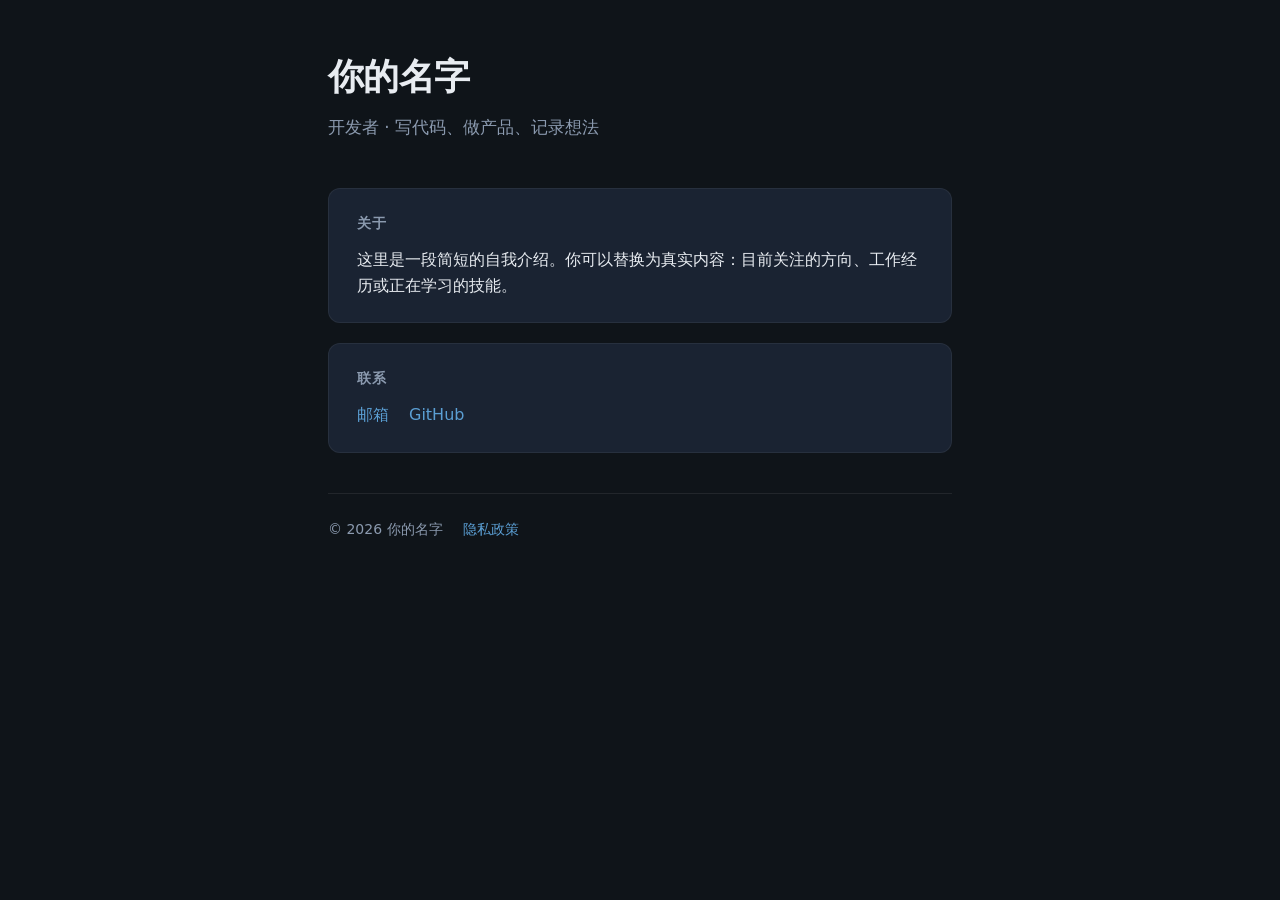
==== index.html @ 620e9073 "init" ====
<!DOCTYPE html>
<html lang="zh-CN">
  <head>
    <meta charset="UTF-8" />
    <meta name="viewport" content="width=device-width, initial-scale=1" />
    <meta name="description" content="个人主页" />
    <title>个人主页</title>
    <style>
      :root {
        --bg: #0f1419;
        --surface: #1a2332;
        --text: #e8ecf1;
        --muted: #8b9aaf;
        --accent: #5b9fd4;
        --accent-hover: #7eb8e8;
      }
      *,
      *::before,
      *::after {
        box-sizing: border-box;
      }
      html {
        scroll-behavior: smooth;
      }
      body {
        margin: 0;
        min-height: 100vh;
        font-family: system-ui, -apple-system, "Segoe UI", Roboto, "PingFang SC",
          "Microsoft YaHei", sans-serif;
        background: var(--bg);
        color: var(--text);
        line-height: 1.6;
      }
      a {
        color: var(--accent);
        text-decoration: none;
      }
      a:hover {
        color: var(--accent-hover);
        text-decoration: underline;
      }
      .wrap {
        max-width: 42rem;
        margin: 0 auto;
        padding: 3rem 1.5rem 4rem;
      }
      header {
        margin-bottom: 3rem;
      }
      h1 {
        font-size: clamp(1.75rem, 5vw, 2.25rem);
        font-weight: 600;
        letter-spacing: -0.02em;
        margin: 0 0 0.5rem;
      }
      .tagline {
        color: var(--muted);
        font-size: 1.05rem;
        margin: 0;
      }
      section {
        background: var(--surface);
        border-radius: 12px;
        padding: 1.5rem 1.75rem;
        margin-bottom: 1.25rem;
        border: 1px solid rgba(255, 255, 255, 0.06);
      }
      section h2 {
        font-size: 0.85rem;
        text-transform: uppercase;
        letter-spacing: 0.08em;
        color: var(--muted);
        margin: 0 0 0.75rem;
        font-weight: 600;
      }
      section p {
        margin: 0;
        color: var(--text);
      }
      .links {
        display: flex;
        flex-wrap: wrap;
        gap: 0.75rem 1.25rem;
      }
      footer {
        margin-top: 2.5rem;
        padding-top: 1.5rem;
        border-top: 1px solid rgba(255, 255, 255, 0.08);
        font-size: 0.875rem;
        color: var(--muted);
        display: flex;
        flex-wrap: wrap;
        align-items: center;
        gap: 0.75rem 1.25rem;
      }
      footer a {
        white-space: nowrap;
      }
    </style>
  </head>
  <body>
    <div class="wrap">
      <header>
        <h1>你的名字</h1>
        <p class="tagline">开发者 · 写代码、做产品、记录想法</p>
      </header>

      <section aria-labelledby="about-heading">
        <h2 id="about-heading">关于</h2>
        <p>
          这里是一段简短的自我介绍。你可以替换为真实内容：目前关注的方向、工作经历或正在学习的技能。
        </p>
      </section>

      <section aria-labelledby="contact-heading">
        <h2 id="contact-heading">联系</h2>
        <div class="links">
          <a href="mailto:hello@example.com">邮箱</a>
          <a href="https://github.com" rel="noopener noreferrer">GitHub</a>
        </div>
      </section>

      <footer>
        <span>© <span id="year"></span> 你的名字</span>
        <a href="privacy.html">隐私政策</a>
      </footer>
    </div>
    <script>
      document.getElementById("year").textContent = new Date().getFullYear();
    </script>
  </body>
</html>
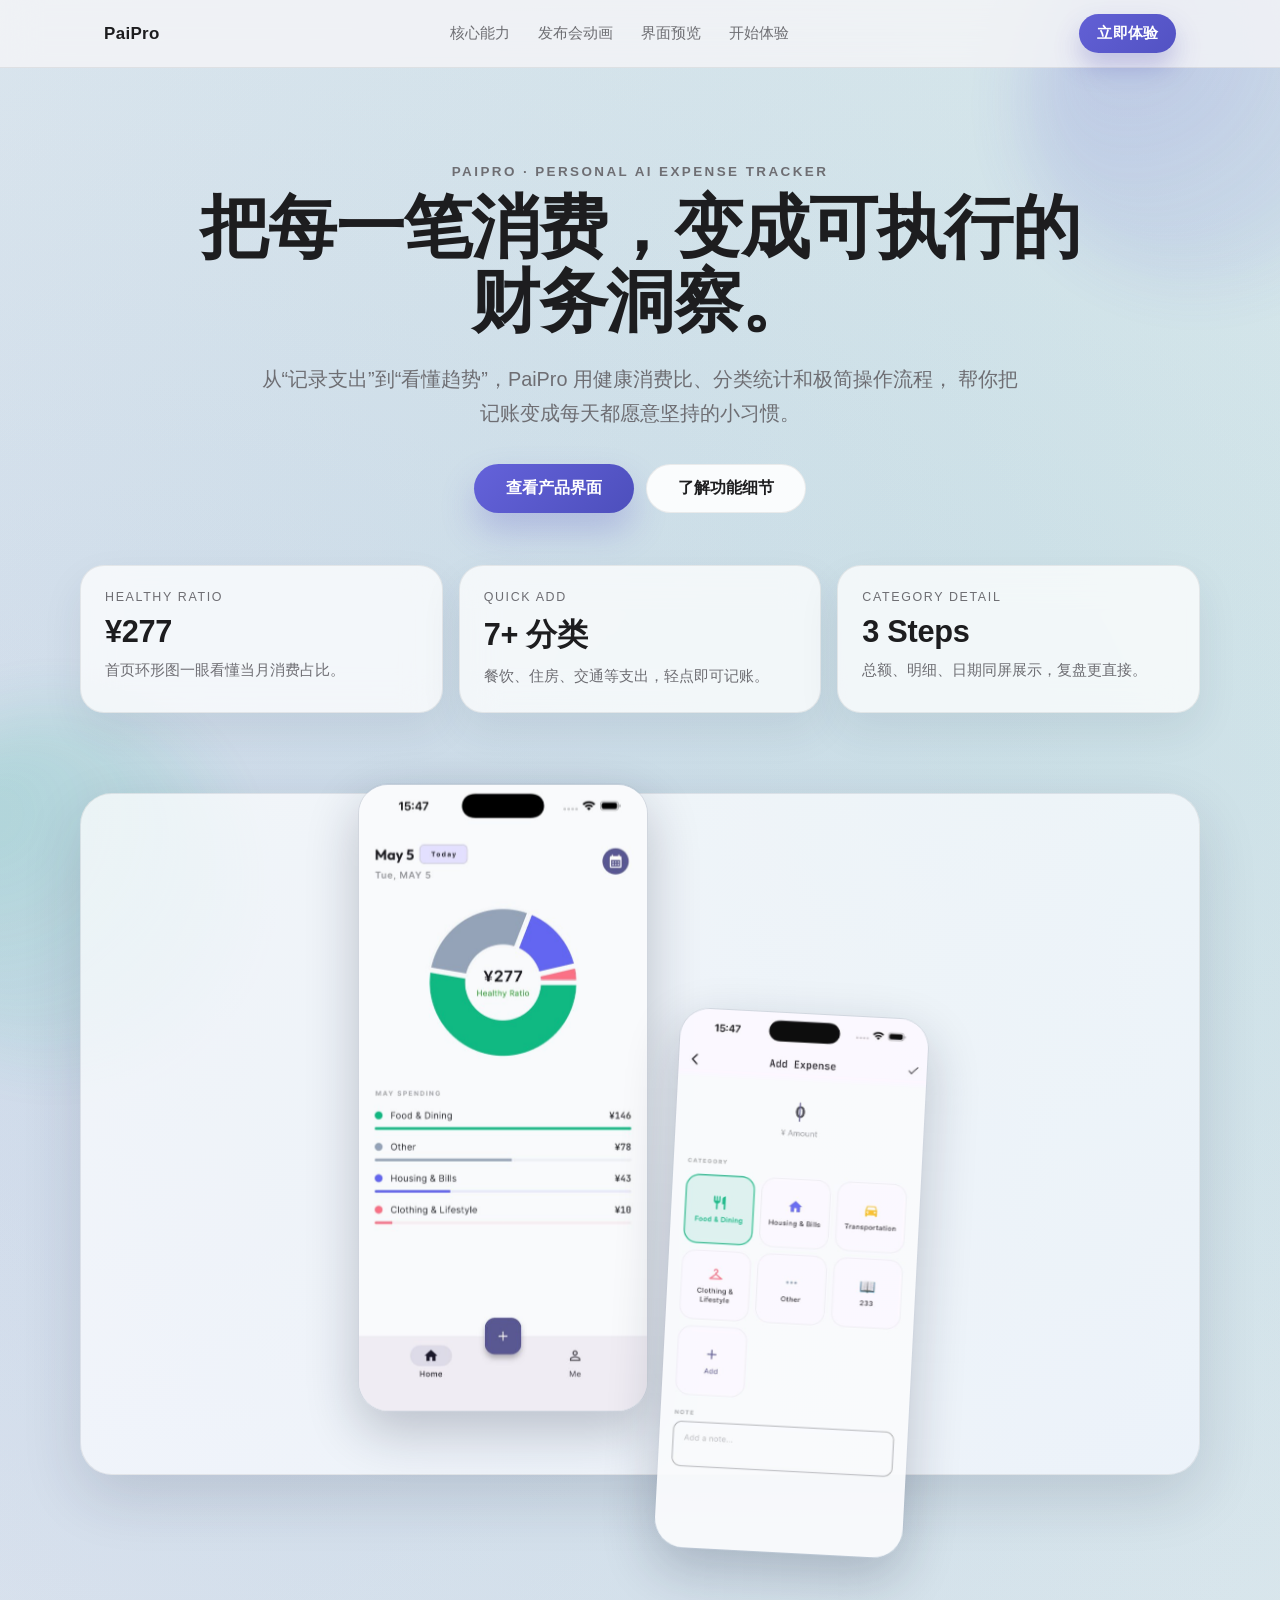
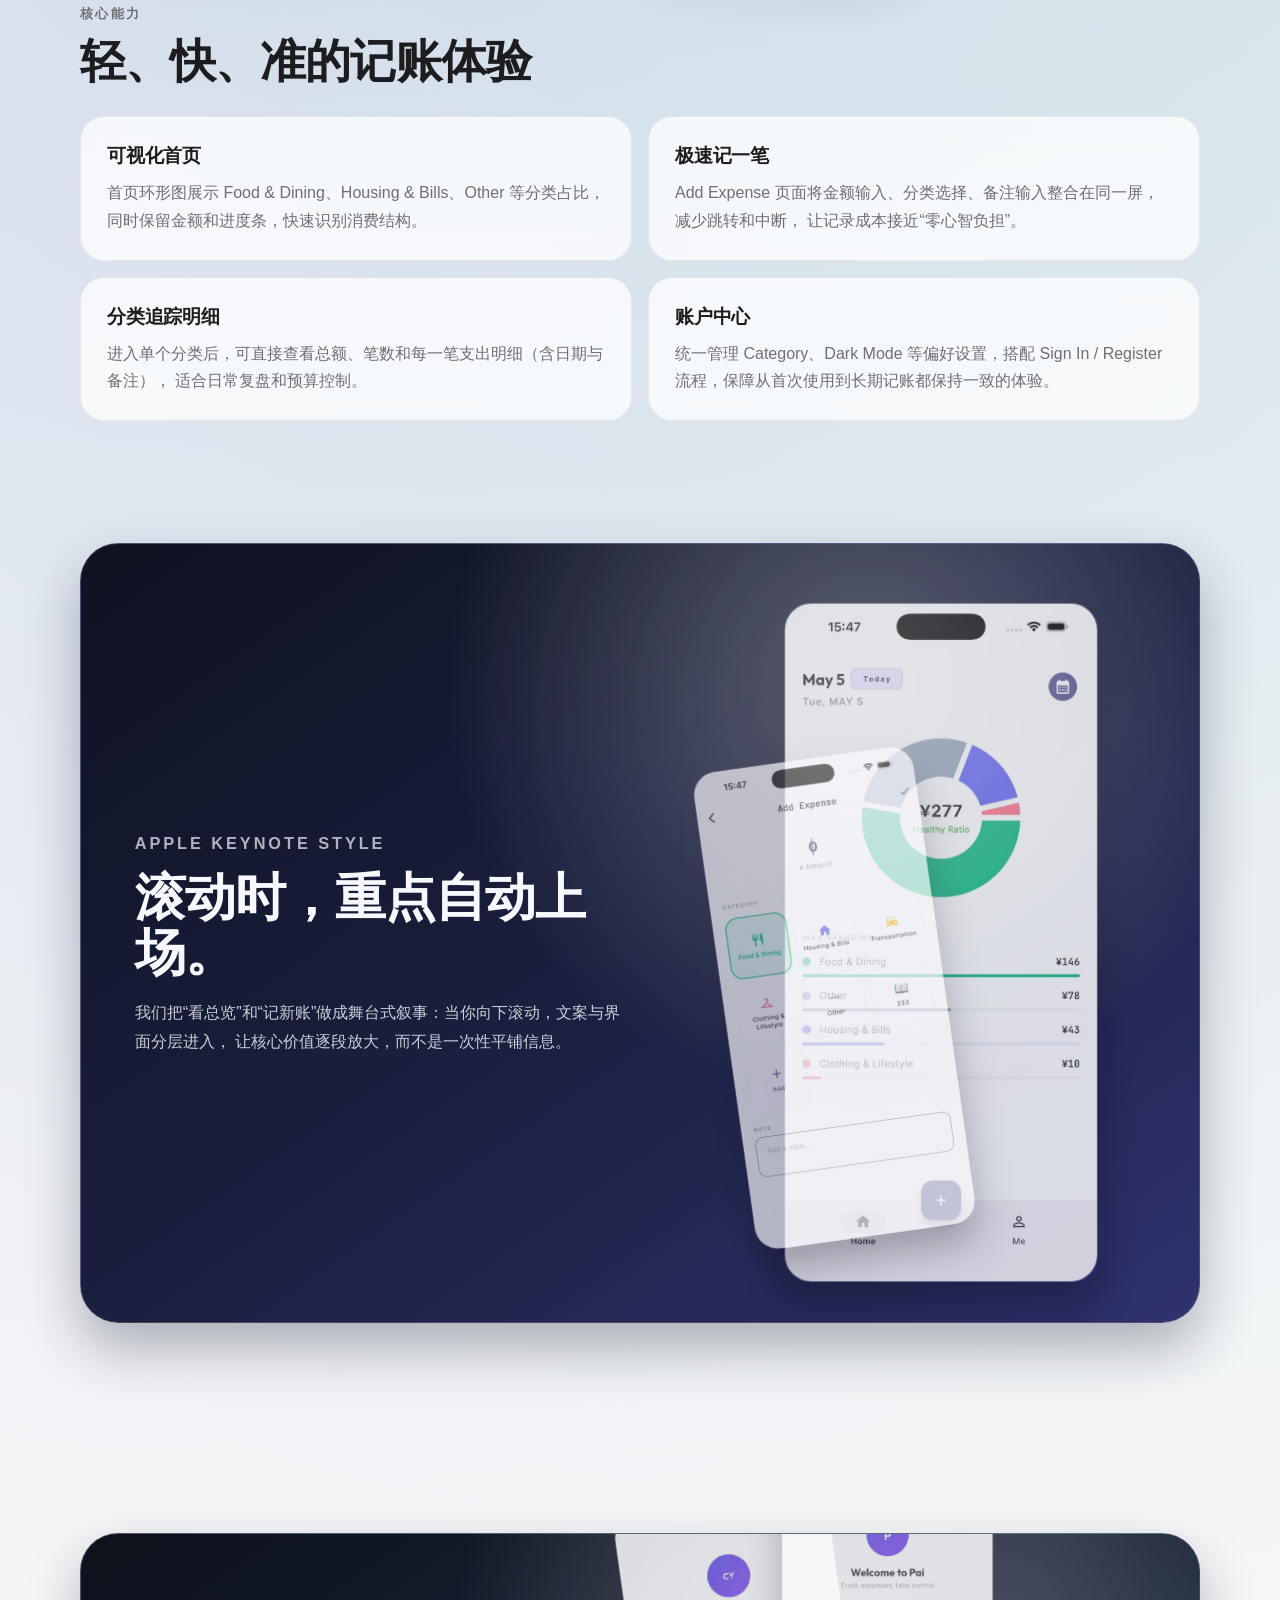
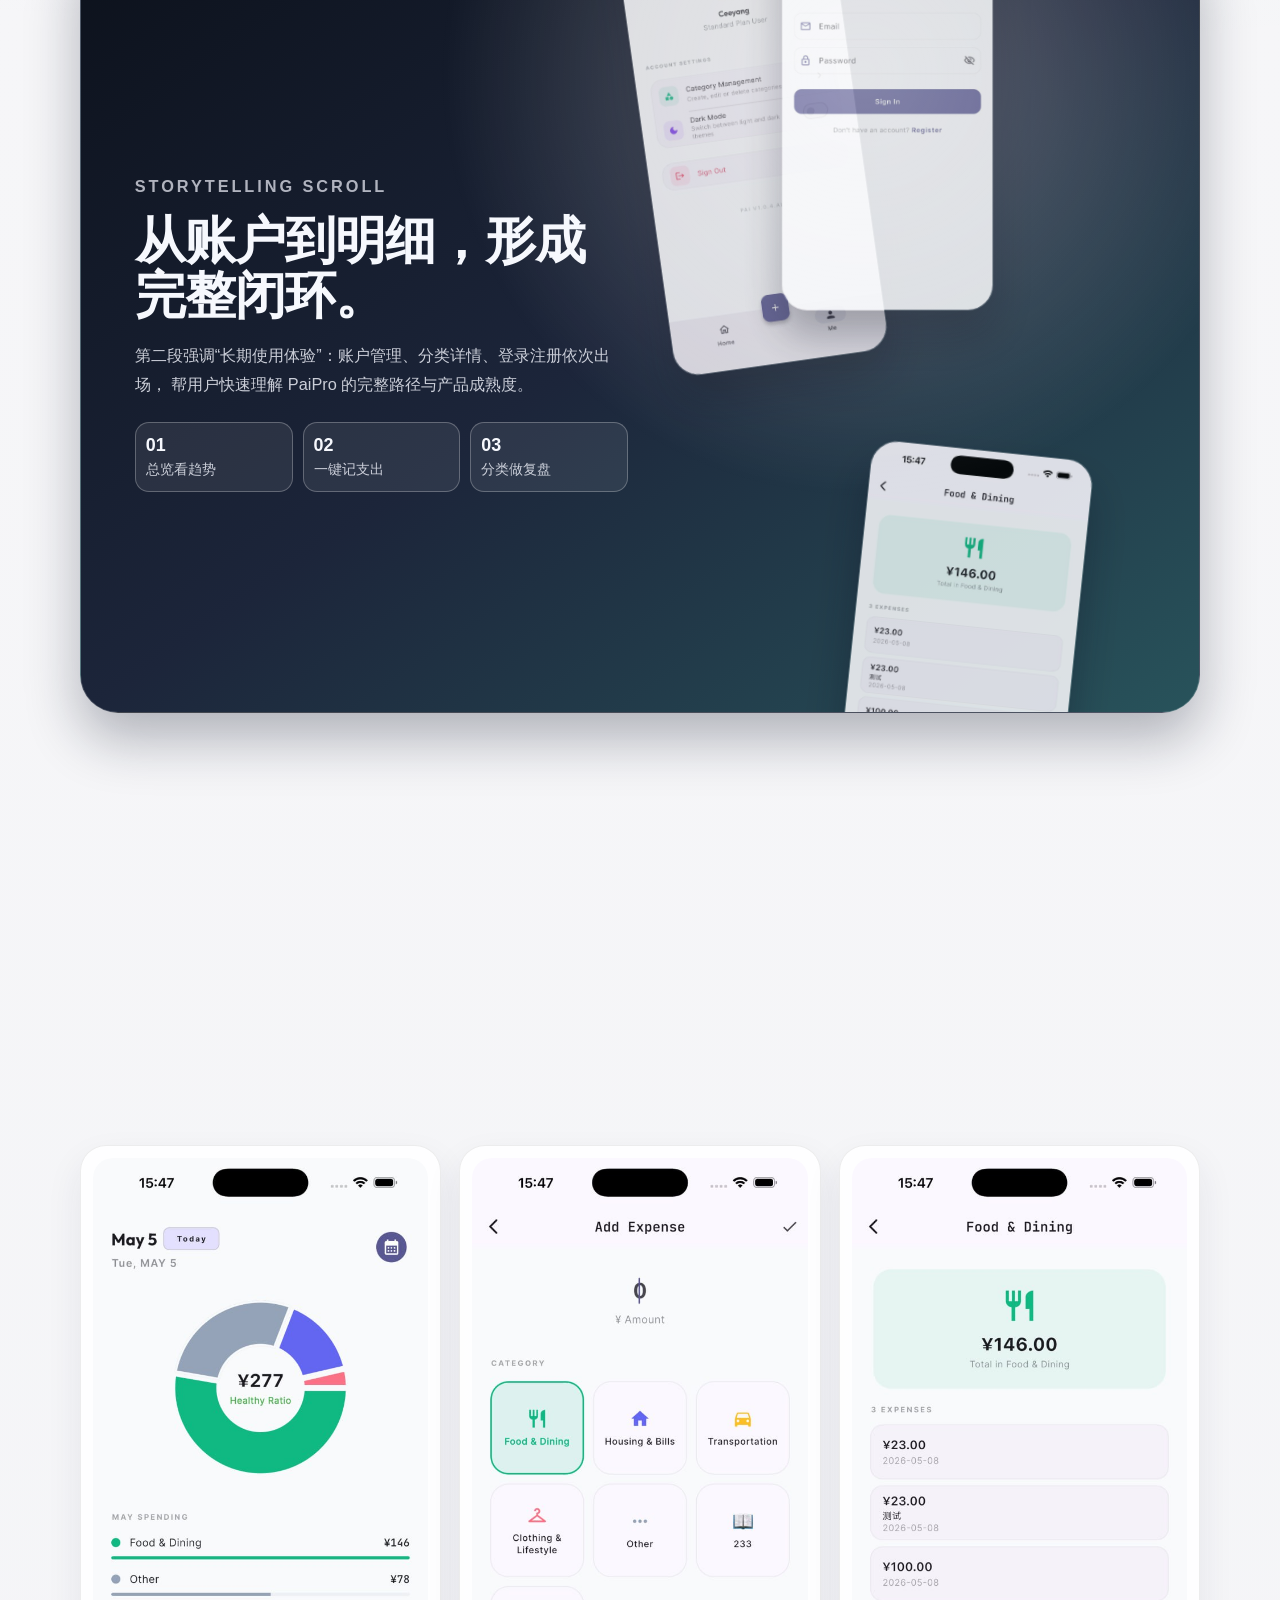
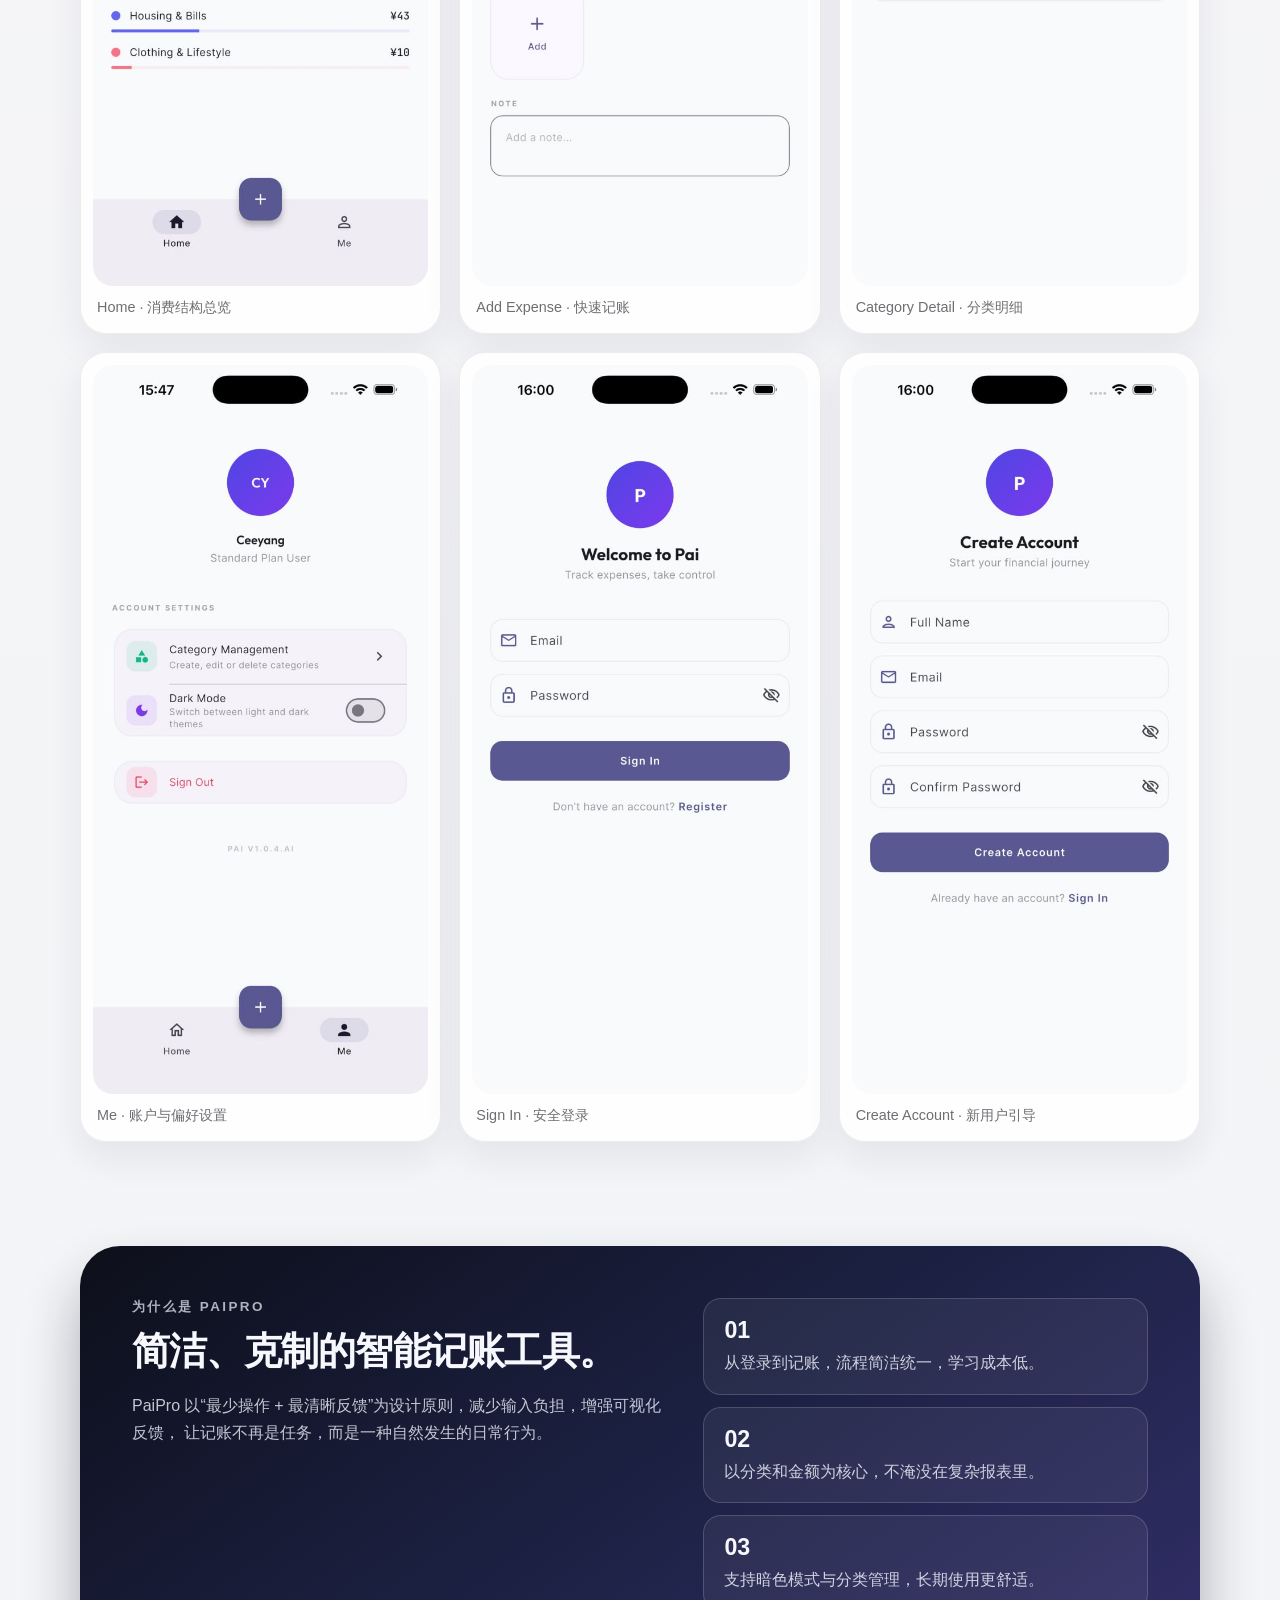
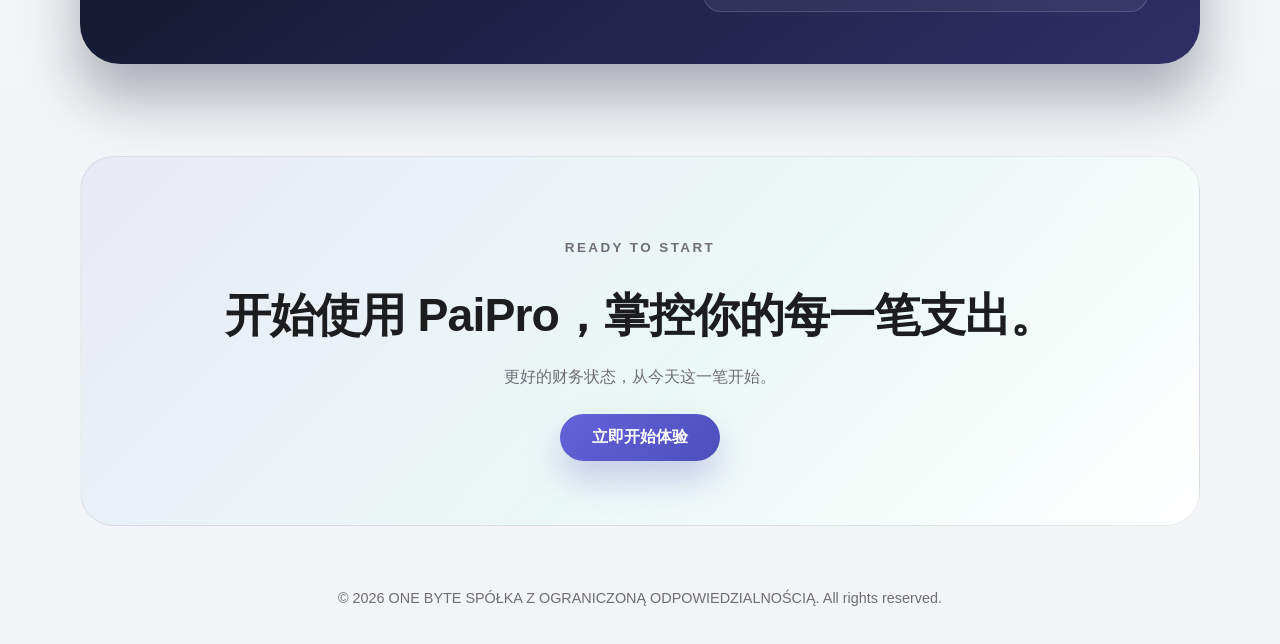
==== commit a35cc74e: "pro" ====
--- a/index.html
+++ b/index.html
@@ -1,132 +1,275 @@
-<!DOCTYPE html>
-<html lang="zh-CN">
+<!doctype html>
+<html lang="zh-CN" class="no-js">
   <head>
     <meta charset="UTF-8" />
-    <meta name="viewport" content="width=device-width, initial-scale=1" />
-    <meta name="description" content="个人主页" />
-    <title>个人主页</title>
-    <style>
-      :root {
-        --bg: #0f1419;
-        --surface: #1a2332;
-        --text: #e8ecf1;
-        --muted: #8b9aaf;
-        --accent: #5b9fd4;
-        --accent-hover: #7eb8e8;
-      }
-      *,
-      *::before,
-      *::after {
-        box-sizing: border-box;
-      }
-      html {
-        scroll-behavior: smooth;
-      }
-      body {
-        margin: 0;
-        min-height: 100vh;
-        font-family: system-ui, -apple-system, "Segoe UI", Roboto, "PingFang SC",
-          "Microsoft YaHei", sans-serif;
-        background: var(--bg);
-        color: var(--text);
-        line-height: 1.6;
-      }
-      a {
-        color: var(--accent);
-        text-decoration: none;
-      }
-      a:hover {
-        color: var(--accent-hover);
-        text-decoration: underline;
-      }
-      .wrap {
-        max-width: 42rem;
-        margin: 0 auto;
-        padding: 3rem 1.5rem 4rem;
-      }
-      header {
-        margin-bottom: 3rem;
-      }
-      h1 {
-        font-size: clamp(1.75rem, 5vw, 2.25rem);
-        font-weight: 600;
-        letter-spacing: -0.02em;
-        margin: 0 0 0.5rem;
-      }
-      .tagline {
-        color: var(--muted);
-        font-size: 1.05rem;
-        margin: 0;
-      }
-      section {
-        background: var(--surface);
-        border-radius: 12px;
-        padding: 1.5rem 1.75rem;
-        margin-bottom: 1.25rem;
-        border: 1px solid rgba(255, 255, 255, 0.06);
-      }
-      section h2 {
-        font-size: 0.85rem;
-        text-transform: uppercase;
-        letter-spacing: 0.08em;
-        color: var(--muted);
-        margin: 0 0 0.75rem;
-        font-weight: 600;
-      }
-      section p {
-        margin: 0;
-        color: var(--text);
-      }
-      .links {
-        display: flex;
-        flex-wrap: wrap;
-        gap: 0.75rem 1.25rem;
-      }
-      footer {
-        margin-top: 2.5rem;
-        padding-top: 1.5rem;
-        border-top: 1px solid rgba(255, 255, 255, 0.08);
-        font-size: 0.875rem;
-        color: var(--muted);
-        display: flex;
-        flex-wrap: wrap;
-        align-items: center;
-        gap: 0.75rem 1.25rem;
-      }
-      footer a {
-        white-space: nowrap;
-      }
-    </style>
+    <meta name="viewport" content="width=device-width, initial-scale=1.0" />
+    <title>PaiPro | 智能记账官网</title>
+    <meta
+      name="description"
+      content="PaiPro 是一个简洁、可视化、好上手的记账应用。用更轻的操作记录支出，用更清晰的图表看懂消费结构。"
+    />
+    <link rel="stylesheet" href="styles.css" />
   </head>
   <body>
-    <div class="wrap">
-      <header>
-        <h1>你的名字</h1>
-        <p class="tagline">开发者 · 写代码、做产品、记录想法</p>
-      </header>
-
-      <section aria-labelledby="about-heading">
-        <h2 id="about-heading">关于</h2>
-        <p>
-          这里是一段简短的自我介绍。你可以替换为真实内容：目前关注的方向、工作经历或正在学习的技能。
+    <div class="parallax-orb orb-1" data-parallax data-speed="0.08" aria-hidden="true"></div>
+    <div class="parallax-orb orb-2" data-parallax data-speed="-0.06" aria-hidden="true"></div>
+
+    <header class="top-nav">
+      <div class="nav-inner">
+        <a class="logo" href="#top">PaiPro</a>
+        <nav class="nav-links">
+          <a href="#features">核心能力</a>
+          <a href="#keynote">发布会动画</a>
+          <a href="#showcase">界面预览</a>
+          <a href="#cta">开始体验</a>
+        </nav>
+        <a class="nav-button" href="#cta">立即体验</a>
+      </div>
+    </header>
+
+    <main id="top">
+      <section class="hero section-shell">
+        <p class="eyebrow reveal is-visible">PaiPro · Personal AI Expense Tracker</p>
+        <h1 class="reveal is-visible" style="--delay: 40ms">把每一笔消费，变成可执行的财务洞察。</h1>
+        <p class="hero-subtitle reveal is-visible" style="--delay: 80ms">
+          从“记录支出”到“看懂趋势”，PaiPro 用健康消费比、分类统计和极简操作流程，
+          帮你把记账变成每天都愿意坚持的小习惯。
         </p>
-      </section>
-
-      <section aria-labelledby="contact-heading">
-        <h2 id="contact-heading">联系</h2>
-        <div class="links">
-          <a href="mailto:hello@example.com">邮箱</a>
-          <a href="https://github.com" rel="noopener noreferrer">GitHub</a>
-        </div>
-      </section>
-
-      <footer>
-        <span>© <span id="year"></span> 你的名字</span>
-        <a href="privacy.html">隐私政策</a>
-      </footer>
-    </div>
-    <script>
-      document.getElementById("year").textContent = new Date().getFullYear();
-    </script>
+        <div class="hero-actions reveal is-visible" style="--delay: 120ms">
+          <a class="btn btn-primary" href="#showcase">查看产品界面</a>
+          <a class="btn btn-secondary" href="#features">了解功能细节</a>
+        </div>
+
+        <div class="hero-highlights">
+          <article class="highlight-card reveal" style="--delay: 20ms">
+            <p class="highlight-title">Healthy Ratio</p>
+            <p class="highlight-value">¥277</p>
+            <p class="highlight-text">首页环形图一眼看懂当月消费占比。</p>
+          </article>
+          <article class="highlight-card reveal" style="--delay: 120ms">
+            <p class="highlight-title">Quick Add</p>
+            <p class="highlight-value">7+ 分类</p>
+            <p class="highlight-text">餐饮、住房、交通等支出，轻点即可记账。</p>
+          </article>
+          <article class="highlight-card reveal" style="--delay: 220ms">
+            <p class="highlight-title">Category Detail</p>
+            <p class="highlight-value">3 Steps</p>
+            <p class="highlight-text">总额、明细、日期同屏展示，复盘更直接。</p>
+          </article>
+        </div>
+
+        <div class="hero-visual reveal" style="--delay: 100ms">
+          <img
+            src="images/photo_1_2026-05-09_17-38-31.jpg"
+            alt="PaiPro 首页消费占比界面"
+            class="shot shot-main parallax-media"
+            data-parallax
+            data-speed="0.14"
+            loading="lazy"
+          />
+          <img
+            src="images/photo_2_2026-05-09_17-38-31.jpg"
+            alt="PaiPro 新增支出界面"
+            class="shot shot-side parallax-media"
+            data-parallax
+            data-speed="-0.1"
+            loading="lazy"
+          />
+        </div>
+      </section>
+
+      <section class="section-shell" id="features">
+        <div class="section-title-wrap reveal">
+          <p class="eyebrow">核心能力</p>
+          <h2>轻、快、准的记账体验</h2>
+        </div>
+        <div class="feature-grid">
+          <article class="feature reveal" style="--delay: 0ms">
+            <h3>可视化首页</h3>
+            <p>
+              首页环形图展示 Food &amp; Dining、Housing &amp; Bills、Other 等分类占比，
+              同时保留金额和进度条，快速识别消费结构。
+            </p>
+          </article>
+          <article class="feature reveal" style="--delay: 90ms">
+            <h3>极速记一笔</h3>
+            <p>
+              Add Expense 页面将金额输入、分类选择、备注输入整合在同一屏，减少跳转和中断，
+              让记录成本接近“零心智负担”。
+            </p>
+          </article>
+          <article class="feature reveal" style="--delay: 0ms">
+            <h3>分类追踪明细</h3>
+            <p>
+              进入单个分类后，可直接查看总额、笔数和每一笔支出明细（含日期与备注），
+              适合日常复盘和预算控制。
+            </p>
+          </article>
+          <article class="feature reveal" style="--delay: 90ms">
+            <h3>账户中心</h3>
+            <p>
+              统一管理 Category、Dark Mode 等偏好设置，搭配 Sign In / Register
+              流程，保障从首次使用到长期记账都保持一致的体验。
+            </p>
+          </article>
+        </div>
+      </section>
+
+      <section class="keynote-stage" id="keynote">
+        <div class="stage-panel panel-a">
+          <div class="stage-inner section-shell">
+            <div class="stage-copy reveal">
+              <p class="eyebrow">Apple Keynote Style</p>
+              <h2>滚动时，重点自动上场。</h2>
+              <p>
+                我们把“看总览”和“记新账”做成舞台式叙事：当你向下滚动，文案与界面分层进入，
+                让核心价值逐段放大，而不是一次性平铺信息。
+              </p>
+            </div>
+            <div class="stage-media">
+              <img
+                src="images/photo_1_2026-05-09_17-38-31.jpg"
+                alt="PaiPro 总览界面"
+                class="stage-shot stage-shot-front parallax-media"
+                data-parallax
+                data-speed="0.1"
+                loading="lazy"
+              />
+              <img
+                src="images/photo_2_2026-05-09_17-38-31.jpg"
+                alt="PaiPro 记账界面"
+                class="stage-shot stage-shot-back parallax-media"
+                data-parallax
+                data-speed="-0.07"
+                loading="lazy"
+              />
+            </div>
+          </div>
+        </div>
+
+        <div class="stage-panel panel-b">
+          <div class="stage-inner section-shell">
+            <div class="stage-copy reveal">
+              <p class="eyebrow">Storytelling Scroll</p>
+              <h2>从账户到明细，形成完整闭环。</h2>
+              <p>
+                第二段强调“长期使用体验”：账户管理、分类详情、登录注册依次出场，
+                帮用户快速理解 PaiPro 的完整路径与产品成熟度。
+              </p>
+              <div class="stage-metrics">
+                <article>
+                  <h3>01</h3>
+                  <p>总览看趋势</p>
+                </article>
+                <article>
+                  <h3>02</h3>
+                  <p>一键记支出</p>
+                </article>
+                <article>
+                  <h3>03</h3>
+                  <p>分类做复盘</p>
+                </article>
+              </div>
+            </div>
+            <div class="stage-media stage-media-grid">
+              <img
+                src="images/photo_3_2026-05-09_17-38-31.jpg"
+                alt="PaiPro 我的页面"
+                class="stage-shot stage-grid-a parallax-media"
+                data-parallax
+                data-speed="0.09"
+                loading="lazy"
+              />
+              <img
+                src="images/photo_4_2026-05-09_17-38-31.jpg"
+                alt="PaiPro 分类详情页面"
+                class="stage-shot stage-grid-b parallax-media"
+                data-parallax
+                data-speed="-0.08"
+                loading="lazy"
+              />
+              <img
+                src="images/photo_5_2026-05-09_17-38-31.jpg"
+                alt="PaiPro 登录页面"
+                class="stage-shot stage-grid-c parallax-media"
+                data-parallax
+                data-speed="0.12"
+                loading="lazy"
+              />
+            </div>
+          </div>
+        </div>
+      </section>
+
+      <section class="section-shell showcase" id="showcase">
+        <div class="section-title-wrap reveal">
+          <p class="eyebrow">界面预览</p>
+          <h2>每个关键场景，都被精心设计</h2>
+        </div>
+        <div class="showcase-grid">
+          <figure class="showcase-item reveal" style="--delay: 0ms">
+            <img src="images/photo_1_2026-05-09_17-38-31.jpg" alt="首页总览" loading="lazy" />
+            <figcaption>Home · 消费结构总览</figcaption>
+          </figure>
+          <figure class="showcase-item reveal" style="--delay: 80ms">
+            <img src="images/photo_2_2026-05-09_17-38-31.jpg" alt="新增支出" loading="lazy" />
+            <figcaption>Add Expense · 快速记账</figcaption>
+          </figure>
+          <figure class="showcase-item reveal" style="--delay: 160ms">
+            <img src="images/photo_4_2026-05-09_17-38-31.jpg" alt="分类详情" loading="lazy" />
+            <figcaption>Category Detail · 分类明细</figcaption>
+          </figure>
+          <figure class="showcase-item reveal" style="--delay: 0ms">
+            <img src="images/photo_3_2026-05-09_17-38-31.jpg" alt="我的账户" loading="lazy" />
+            <figcaption>Me · 账户与偏好设置</figcaption>
+          </figure>
+          <figure class="showcase-item reveal" style="--delay: 80ms">
+            <img src="images/photo_5_2026-05-09_17-38-31.jpg" alt="登录页面" loading="lazy" />
+            <figcaption>Sign In · 安全登录</figcaption>
+          </figure>
+          <figure class="showcase-item reveal" style="--delay: 160ms">
+            <img src="images/photo_6_2026-05-09_17-38-31.jpg" alt="注册页面" loading="lazy" />
+            <figcaption>Create Account · 新用户引导</figcaption>
+          </figure>
+        </div>
+      </section>
+
+      <section class="section-shell value-panel reveal">
+        <div class="value-copy">
+          <p class="eyebrow">为什么是 PaiPro</p>
+          <h2>简洁、克制的智能记账工具。</h2>
+          <p>
+            PaiPro 以“最少操作 + 最清晰反馈”为设计原则，减少输入负担，增强可视化反馈，
+            让记账不再是任务，而是一种自然发生的日常行为。
+          </p>
+        </div>
+        <div class="value-points">
+          <article class="reveal" style="--delay: 0ms">
+            <h3>01</h3>
+            <p>从登录到记账，流程简洁统一，学习成本低。</p>
+          </article>
+          <article class="reveal" style="--delay: 80ms">
+            <h3>02</h3>
+            <p>以分类和金额为核心，不淹没在复杂报表里。</p>
+          </article>
+          <article class="reveal" style="--delay: 160ms">
+            <h3>03</h3>
+            <p>支持暗色模式与分类管理，长期使用更舒适。</p>
+          </article>
+        </div>
+      </section>
+
+      <section class="section-shell cta reveal" id="cta">
+        <p class="eyebrow">Ready to start</p>
+        <h2>开始使用 PaiPro，掌控你的每一笔支出。</h2>
+        <p>更好的财务状态，从今天这一笔开始。</p>
+        <a class="btn btn-primary" href="#top">立即开始体验</a>
+      </section>
+    </main>
+
+    <footer class="footer">
+      <p>© 2026 ONE BYTE SPÓŁKA Z OGRANICZONĄ ODPOWIEDZIALNOŚCIĄ. All rights reserved.</p>
+    </footer>
+    <script src="script.js"></script>
   </body>
 </html>
--- a/styles.css
+++ b/styles.css
@@ -0,0 +1,770 @@
+:root {
+  --bg: #f5f5f7;
+  --surface: rgba(255, 255, 255, 0.75);
+  --surface-strong: rgba(255, 255, 255, 0.9);
+  --text: #1d1d1f;
+  --muted: #6e6e73;
+  --line: rgba(29, 29, 31, 0.08);
+  --accent: #5f5ccf;
+  --accent-2: #1fb58f;
+  --shadow: 0 22px 60px rgba(28, 36, 66, 0.14);
+  --radius-xl: 32px;
+  --radius-lg: 24px;
+  --radius-md: 18px;
+}
+
+* {
+  box-sizing: border-box;
+}
+
+html {
+  scroll-behavior: smooth;
+}
+
+body {
+  margin: 0;
+  overflow-x: hidden;
+  font-family: -apple-system, BlinkMacSystemFont, "SF Pro Text", "Segoe UI", Roboto, Helvetica,
+    Arial, "PingFang SC", "Hiragino Sans GB", "Microsoft YaHei", sans-serif;
+  color: var(--text);
+  background: radial-gradient(circle at 15% 15%, rgba(95, 92, 207, 0.15), transparent 36%),
+    radial-gradient(circle at 80% 10%, rgba(31, 181, 143, 0.15), transparent 40%),
+    linear-gradient(180deg, #f4f5f8 0%, #f6f6f8 45%, #f3f4f7 100%);
+  min-height: 100vh;
+}
+
+main,
+.footer,
+.top-nav {
+  position: relative;
+  z-index: 2;
+}
+
+a {
+  color: inherit;
+  text-decoration: none;
+}
+
+.parallax-orb {
+  position: fixed;
+  width: clamp(260px, 28vw, 400px);
+  aspect-ratio: 1;
+  border-radius: 50%;
+  filter: blur(30px);
+  opacity: 0.45;
+  pointer-events: none;
+  z-index: 1;
+}
+
+.orb-1 {
+  top: -100px;
+  right: -100px;
+  background: radial-gradient(circle at 30% 30%, rgba(95, 92, 207, 0.48), rgba(95, 92, 207, 0.05));
+}
+
+.orb-2 {
+  bottom: -140px;
+  left: -120px;
+  background: radial-gradient(circle at 30% 30%, rgba(31, 181, 143, 0.42), rgba(31, 181, 143, 0.04));
+}
+
+.top-nav {
+  position: sticky;
+  top: 0;
+  z-index: 20;
+  backdrop-filter: blur(18px);
+  background: rgba(245, 245, 247, 0.82);
+  border-bottom: 1px solid var(--line);
+}
+
+.nav-inner {
+  max-width: 1120px;
+  margin: 0 auto;
+  padding: 14px 24px;
+  display: flex;
+  align-items: center;
+  justify-content: space-between;
+}
+
+.logo {
+  font-size: 1.06rem;
+  letter-spacing: 0.02em;
+  font-weight: 700;
+}
+
+.nav-links {
+  display: flex;
+  gap: 28px;
+  color: var(--muted);
+  font-size: 0.96rem;
+}
+
+.nav-links a:hover {
+  color: var(--text);
+}
+
+.nav-button,
+.btn {
+  border-radius: 999px;
+  font-weight: 600;
+  letter-spacing: 0.01em;
+  transition: transform 0.25s ease, box-shadow 0.25s ease, background-color 0.25s ease;
+}
+
+.nav-button {
+  font-size: 0.92rem;
+  padding: 10px 18px;
+  color: #fff;
+  background: linear-gradient(135deg, #6260d5 0%, #5252c3 100%);
+  box-shadow: 0 14px 26px rgba(79, 77, 179, 0.28);
+}
+
+.nav-button:hover {
+  transform: translateY(-1px);
+}
+
+.section-shell {
+  width: min(1120px, calc(100% - 48px));
+  margin: 0 auto;
+}
+
+.reveal {
+  --delay: 0ms;
+  --reveal-x: 0px;
+  --reveal-y: 26px;
+  opacity: 1;
+  transform: translate3d(0, 0, 0);
+  transition: opacity 0.9s cubic-bezier(0.19, 1, 0.22, 1) var(--delay),
+    transform 0.95s cubic-bezier(0.19, 1, 0.22, 1) var(--delay);
+}
+
+.js .reveal {
+  opacity: 0;
+  transform: translate3d(var(--reveal-x), var(--reveal-y), 0);
+}
+
+.js .reveal.is-visible {
+  opacity: 1;
+  transform: translate3d(0, 0, 0);
+}
+
+.parallax-media,
+[data-parallax] {
+  --base-transform: translate3d(0, 0, 0);
+  --parallax-y: 0px;
+  transform: var(--base-transform) translate3d(0, var(--parallax-y), 0);
+  will-change: transform;
+}
+
+.hero {
+  padding: 96px 0 48px;
+  text-align: center;
+}
+
+.eyebrow {
+  margin: 0 0 12px;
+  font-size: 0.84rem;
+  font-weight: 600;
+  letter-spacing: 0.18em;
+  text-transform: uppercase;
+  color: var(--muted);
+}
+
+h1,
+h2,
+h3,
+p {
+  margin: 0;
+}
+
+.hero h1 {
+  margin: 0 auto;
+  max-width: 900px;
+  line-height: 1.08;
+  font-size: clamp(2.2rem, 6vw, 4.3rem);
+  letter-spacing: -0.02em;
+}
+
+.hero-subtitle {
+  max-width: 760px;
+  margin: 22px auto 0;
+  color: var(--muted);
+  font-size: clamp(1rem, 2vw, 1.24rem);
+  line-height: 1.72;
+}
+
+.hero-actions {
+  margin-top: 34px;
+  display: flex;
+  justify-content: center;
+  flex-wrap: wrap;
+  gap: 12px;
+}
+
+.btn {
+  display: inline-flex;
+  align-items: center;
+  justify-content: center;
+  min-width: 160px;
+  padding: 13px 20px;
+}
+
+.btn-primary {
+  color: #fff;
+  background: linear-gradient(135deg, #6462da 0%, #4d4fbc 100%);
+  box-shadow: 0 18px 34px rgba(93, 91, 199, 0.28);
+}
+
+.btn-primary:hover {
+  transform: translateY(-2px);
+  box-shadow: 0 22px 36px rgba(93, 91, 199, 0.32);
+}
+
+.btn-secondary {
+  color: var(--text);
+  background: var(--surface-strong);
+  border: 1px solid var(--line);
+}
+
+.btn-secondary:hover {
+  transform: translateY(-2px);
+}
+
+.hero-highlights {
+  margin-top: 52px;
+  display: grid;
+  grid-template-columns: repeat(3, minmax(0, 1fr));
+  gap: 16px;
+}
+
+.highlight-card {
+  padding: 24px;
+  text-align: left;
+  border-radius: var(--radius-lg);
+  border: 1px solid var(--line);
+  background: var(--surface);
+  backdrop-filter: blur(18px);
+  box-shadow: 0 18px 42px rgba(39, 47, 80, 0.08);
+}
+
+.highlight-title {
+  font-size: 0.78rem;
+  letter-spacing: 0.13em;
+  text-transform: uppercase;
+  color: var(--muted);
+  margin-bottom: 10px;
+}
+
+.highlight-value {
+  font-size: 1.92rem;
+  letter-spacing: -0.01em;
+  font-weight: 700;
+}
+
+.highlight-text {
+  margin-top: 8px;
+  color: var(--muted);
+  line-height: 1.6;
+  font-size: 0.95rem;
+}
+
+.hero-visual {
+  margin-top: 80px;
+  padding: 26px;
+  border-radius: var(--radius-xl);
+  border: 1px solid var(--line);
+  background: linear-gradient(145deg, rgba(255, 255, 255, 0.72), rgba(245, 248, 255, 0.72));
+  display: flex;
+  justify-content: center;
+  align-items: flex-end;
+  gap: 24px;
+  box-shadow: var(--shadow);
+}
+
+.shot {
+  width: min(290px, 43vw);
+  border-radius: 30px;
+  border: 1px solid rgba(30, 38, 63, 0.14);
+  box-shadow: 0 20px 52px rgba(22, 30, 56, 0.24);
+}
+
+.shot-main {
+  --base-transform: translateY(-6px);
+}
+
+.shot-side {
+  width: min(250px, 36vw);
+  --base-transform: rotate(3deg);
+  opacity: 0.95;
+}
+
+.section-title-wrap {
+  margin-bottom: 28px;
+}
+
+.section-title-wrap h2 {
+  font-size: clamp(1.7rem, 3.6vw, 3rem);
+  line-height: 1.16;
+  letter-spacing: -0.02em;
+}
+
+#features {
+  padding: 82px 0 10px;
+}
+
+.feature-grid {
+  display: grid;
+  grid-template-columns: repeat(2, minmax(0, 1fr));
+  gap: 16px;
+}
+
+.feature {
+  border-radius: var(--radius-lg);
+  border: 1px solid var(--line);
+  background: var(--surface);
+  padding: 26px;
+  backdrop-filter: blur(14px);
+}
+
+.feature h3 {
+  font-size: 1.2rem;
+  letter-spacing: -0.01em;
+}
+
+.feature p {
+  margin-top: 10px;
+  color: var(--muted);
+  line-height: 1.7;
+}
+
+.keynote-stage {
+  margin-top: 112px;
+}
+
+.stage-panel {
+  height: 110vh;
+  position: relative;
+}
+
+.stage-inner {
+  position: sticky;
+  top: 90px;
+  min-height: calc(100vh - 120px);
+  padding: clamp(22px, 4.2vw, 56px);
+  border-radius: 38px;
+  border: 1px solid rgba(255, 255, 255, 0.22);
+  display: grid;
+  grid-template-columns: 1fr 1fr;
+  align-items: center;
+  gap: 24px;
+  overflow: hidden;
+  box-shadow: 0 26px 54px rgba(18, 24, 43, 0.3);
+}
+
+.stage-inner::after {
+  content: "";
+  position: absolute;
+  inset: 0;
+  pointer-events: none;
+  background: radial-gradient(circle at 70% 18%, rgba(255, 255, 255, 0.3), transparent 42%);
+}
+
+.panel-a .stage-inner {
+  background: linear-gradient(145deg, #0f1220 0%, #1a2040 52%, #2f326f 100%);
+}
+
+.panel-b .stage-inner {
+  background: linear-gradient(145deg, #0c111b 0%, #1c253a 50%, #28535b 100%);
+}
+
+.stage-copy {
+  position: relative;
+  z-index: 2;
+  max-width: 560px;
+  color: #f6f8fd;
+}
+
+.stage-copy .eyebrow {
+  color: rgba(237, 239, 248, 0.72);
+}
+
+.stage-copy h2 {
+  font-size: clamp(1.8rem, 4vw, 3.4rem);
+  line-height: 1.08;
+  letter-spacing: -0.02em;
+}
+
+.stage-copy > p {
+  margin-top: 18px;
+  color: rgba(237, 239, 248, 0.84);
+  line-height: 1.75;
+  font-size: 1.02rem;
+}
+
+.stage-media {
+  position: relative;
+  min-height: 440px;
+}
+
+.stage-shot {
+  position: absolute;
+  border-radius: 28px;
+  border: 1px solid rgba(255, 255, 255, 0.28);
+  box-shadow: 0 26px 44px rgba(12, 15, 30, 0.4);
+  opacity: 0.86;
+}
+
+.stage-shot-front {
+  right: 8%;
+  top: 7%;
+  width: min(330px, 44vw);
+  --base-transform: translate3d(0, 0, 0) scale(0.95);
+}
+
+.stage-shot-back {
+  left: 6%;
+  bottom: 2%;
+  width: min(265px, 36vw);
+  --base-transform: rotate(-8deg) scale(0.84);
+  opacity: 0.68;
+}
+
+.stage-panel.is-active .stage-shot-front {
+  --base-transform: translate3d(0, -14px, 0) scale(1);
+  opacity: 1;
+}
+
+.stage-panel.is-active .stage-shot-back {
+  --base-transform: rotate(-5deg) scale(0.92);
+  opacity: 0.92;
+}
+
+.stage-media-grid {
+  min-height: 500px;
+}
+
+.stage-media-grid .stage-shot {
+  width: min(235px, 31vw);
+}
+
+.stage-grid-a {
+  left: 2%;
+  top: 2%;
+  --base-transform: rotate(-8deg) scale(0.92);
+}
+
+.stage-grid-b {
+  right: 8%;
+  top: 16%;
+  --base-transform: rotate(6deg) scale(0.95);
+}
+
+.stage-grid-c {
+  left: 24%;
+  bottom: 0;
+  --base-transform: translateY(8px) scale(0.9);
+}
+
+.stage-panel.is-active .stage-grid-a {
+  --base-transform: rotate(-5deg) scale(0.98);
+  opacity: 0.96;
+}
+
+.stage-panel.is-active .stage-grid-b {
+  --base-transform: rotate(3deg) scale(1);
+  opacity: 1;
+}
+
+.stage-panel.is-active .stage-grid-c {
+  --base-transform: translateY(-8px) scale(0.96);
+  opacity: 0.95;
+}
+
+.stage-metrics {
+  margin-top: 24px;
+  display: grid;
+  grid-template-columns: repeat(3, minmax(0, 1fr));
+  gap: 10px;
+}
+
+.stage-metrics article {
+  border: 1px solid rgba(255, 255, 255, 0.26);
+  background: rgba(255, 255, 255, 0.08);
+  border-radius: 14px;
+  padding: 12px 10px;
+}
+
+.stage-metrics h3 {
+  font-size: 1.12rem;
+}
+
+.stage-metrics p {
+  margin-top: 4px;
+  font-size: 0.88rem;
+  color: rgba(239, 241, 250, 0.82);
+}
+
+.showcase {
+  padding: 110px 0 8px;
+}
+
+.showcase-grid {
+  display: grid;
+  grid-template-columns: repeat(3, minmax(0, 1fr));
+  gap: 18px;
+}
+
+.showcase-item {
+  margin: 0;
+  border-radius: 26px;
+  padding: 12px;
+  background: var(--surface-strong);
+  border: 1px solid var(--line);
+  box-shadow: 0 16px 36px rgba(35, 42, 73, 0.08);
+  transition: transform 0.35s ease, box-shadow 0.35s ease;
+}
+
+.showcase-item:hover {
+  transform: translateY(-6px);
+  box-shadow: 0 24px 40px rgba(35, 42, 73, 0.13);
+}
+
+.showcase-item img {
+  width: 100%;
+  display: block;
+  border-radius: 20px;
+}
+
+.showcase-item figcaption {
+  padding: 12px 4px 4px;
+  color: var(--muted);
+  font-size: 0.9rem;
+}
+
+.value-panel {
+  margin-top: 96px;
+  padding: 52px;
+  border-radius: 40px;
+  background: linear-gradient(145deg, #0d0f1a 0%, #1c2143 52%, #312e67 100%);
+  color: #f7f8fd;
+  display: grid;
+  grid-template-columns: 1.1fr 0.9fr;
+  gap: 28px;
+  box-shadow: 0 34px 56px rgba(19, 24, 43, 0.32);
+}
+
+.value-panel .eyebrow {
+  color: rgba(239, 241, 250, 0.72);
+}
+
+.value-copy h2 {
+  font-size: clamp(1.8rem, 3vw, 2.7rem);
+  line-height: 1.2;
+  letter-spacing: -0.02em;
+}
+
+.value-copy p:last-child {
+  margin-top: 18px;
+  color: rgba(239, 241, 250, 0.8);
+  line-height: 1.7;
+}
+
+.value-points {
+  display: grid;
+  gap: 12px;
+}
+
+.value-points article {
+  padding: 18px 20px;
+  border-radius: var(--radius-md);
+  border: 1px solid rgba(255, 255, 255, 0.16);
+  background: rgba(255, 255, 255, 0.06);
+}
+
+.value-points h3 {
+  font-size: 1.45rem;
+  margin-bottom: 6px;
+}
+
+.value-points p {
+  color: rgba(239, 241, 250, 0.84);
+  line-height: 1.6;
+}
+
+.cta {
+  margin-top: 92px;
+  margin-bottom: 64px;
+  text-align: center;
+  padding: 64px 20px;
+  border-radius: 34px;
+  border: 1px solid var(--line);
+  background: linear-gradient(
+      135deg,
+      rgba(94, 92, 205, 0.12) 0%,
+      rgba(29, 197, 156, 0.08) 56%,
+      rgba(255, 255, 255, 0.88) 100%
+    ),
+    var(--surface);
+}
+
+.cta h2 {
+  font-size: clamp(1.7rem, 4vw, 2.9rem);
+  letter-spacing: -0.02em;
+}
+
+.cta p {
+  color: var(--muted);
+  margin: 16px auto 24px;
+  max-width: 620px;
+  line-height: 1.7;
+}
+
+.footer {
+  text-align: center;
+  padding: 0 20px 38px;
+  color: var(--muted);
+  font-size: 0.9rem;
+}
+
+@media (max-width: 1080px) {
+  .hero-highlights {
+    grid-template-columns: 1fr;
+  }
+
+  .showcase-grid {
+    grid-template-columns: repeat(2, minmax(0, 1fr));
+  }
+
+  .value-panel {
+    grid-template-columns: 1fr;
+    padding: 40px 28px;
+  }
+
+  .stage-inner {
+    grid-template-columns: 1fr;
+    gap: 14px;
+    min-height: calc(100vh - 110px);
+  }
+
+  .stage-media {
+    min-height: 340px;
+  }
+
+  .stage-media-grid {
+    min-height: 380px;
+  }
+}
+
+@media (max-width: 760px) {
+  .nav-links {
+    display: none;
+  }
+
+  .section-shell {
+    width: min(1120px, calc(100% - 30px));
+  }
+
+  .hero {
+    padding-top: 74px;
+  }
+
+  .hero-visual {
+    padding: 18px;
+    gap: 12px;
+    flex-direction: column;
+    align-items: center;
+  }
+
+  .shot,
+  .shot-side {
+    width: min(320px, 100%);
+    --base-transform: none;
+  }
+
+  .feature-grid,
+  .showcase-grid,
+  .stage-metrics {
+    grid-template-columns: 1fr;
+  }
+
+  .keynote-stage {
+    margin-top: 84px;
+  }
+
+  .stage-panel {
+    height: auto;
+    margin-bottom: 20px;
+  }
+
+  .stage-inner {
+    position: relative;
+    top: auto;
+    min-height: auto;
+    border-radius: 28px;
+  }
+
+  .stage-media,
+  .stage-media-grid {
+    min-height: 420px;
+  }
+
+  .stage-shot-front {
+    right: 4%;
+    width: min(270px, 80vw);
+  }
+
+  .stage-shot-back {
+    left: 2%;
+    width: min(220px, 64vw);
+  }
+
+  .stage-media-grid .stage-shot {
+    width: min(220px, 64vw);
+  }
+
+  .stage-grid-a {
+    left: 2%;
+    top: 4%;
+  }
+
+  .stage-grid-b {
+    right: 2%;
+    top: 30%;
+  }
+
+  .stage-grid-c {
+    left: 18%;
+    bottom: 0;
+  }
+
+  .value-panel {
+    margin-top: 72px;
+    border-radius: 30px;
+  }
+
+  .cta {
+    margin-top: 76px;
+    padding: 54px 14px;
+  }
+
+  .parallax-orb {
+    display: none;
+  }
+}
+
+@media (prefers-reduced-motion: reduce) {
+  html {
+    scroll-behavior: auto;
+  }
+
+  .reveal,
+  .showcase-item,
+  .btn,
+  .nav-button,
+  .parallax-media,
+  [data-parallax] {
+    transition: none !important;
+    transform: none !important;
+    opacity: 1 !important;
+  }
+}
